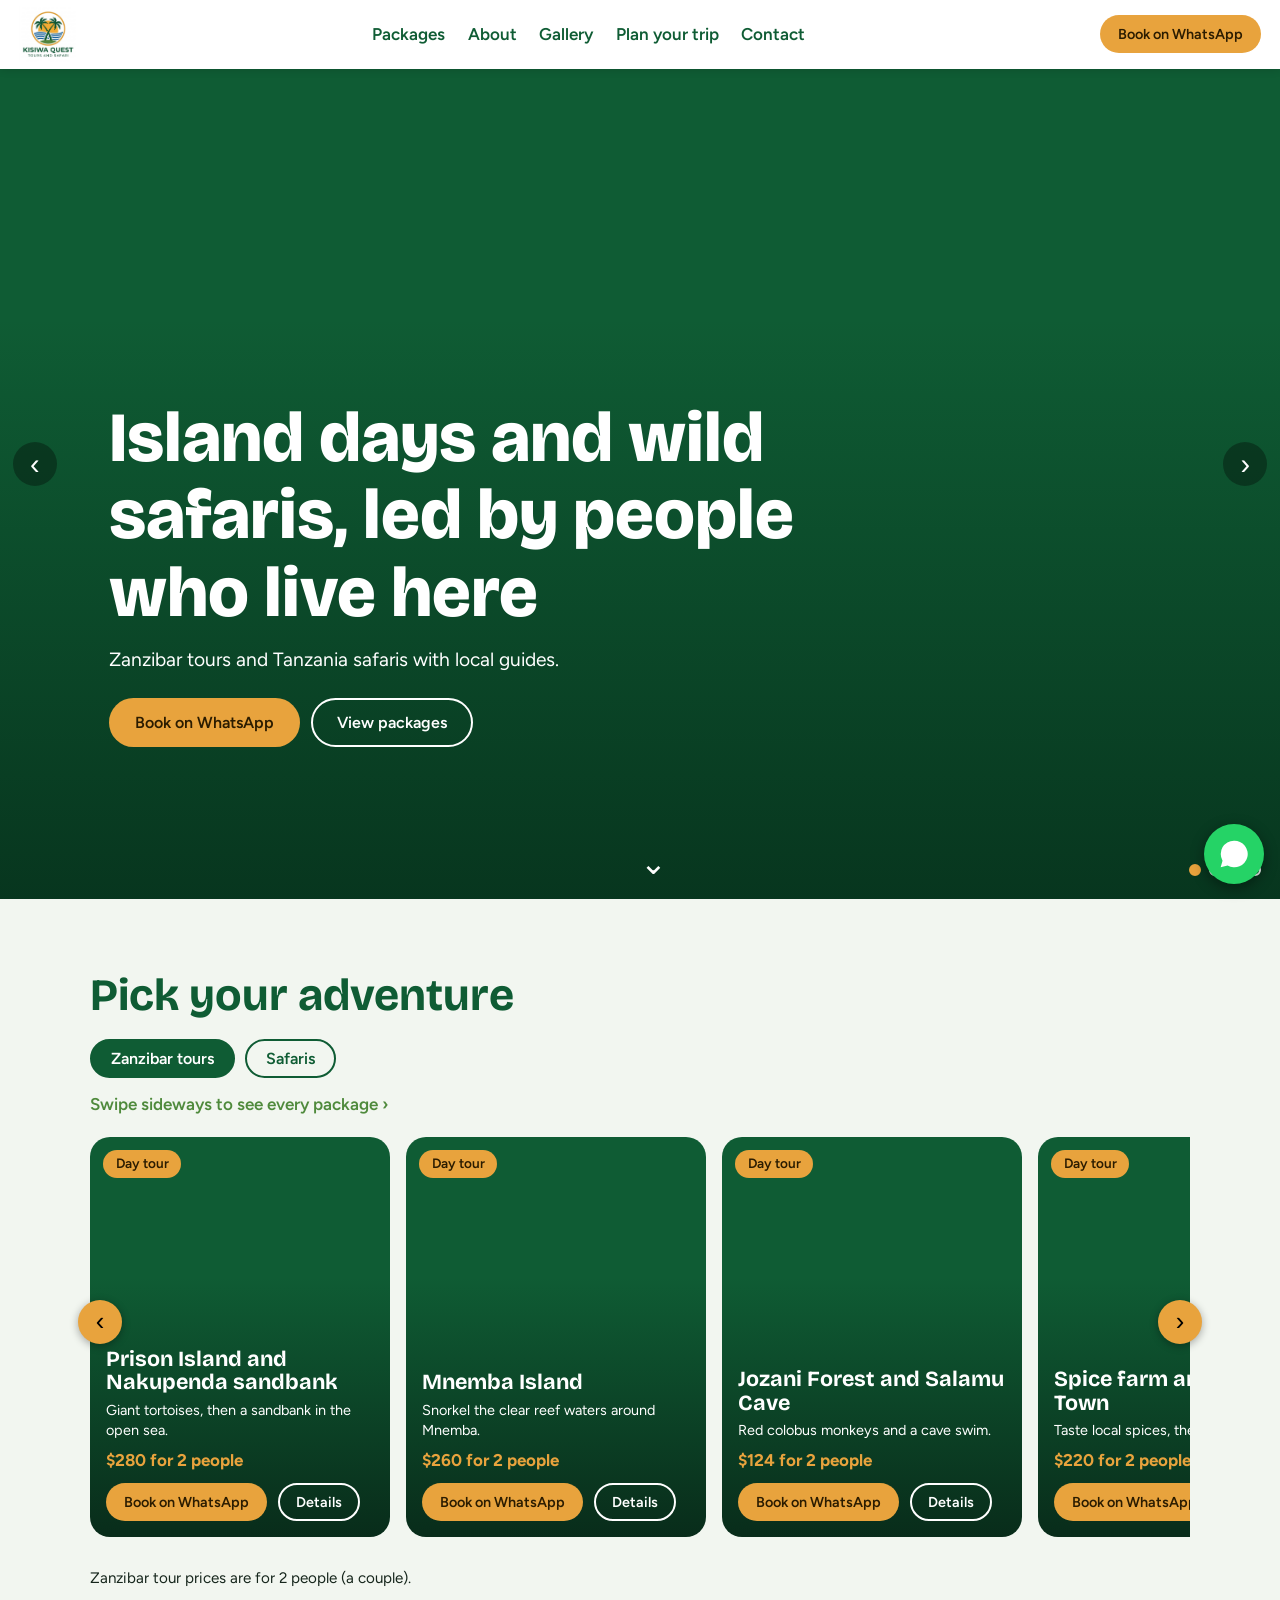
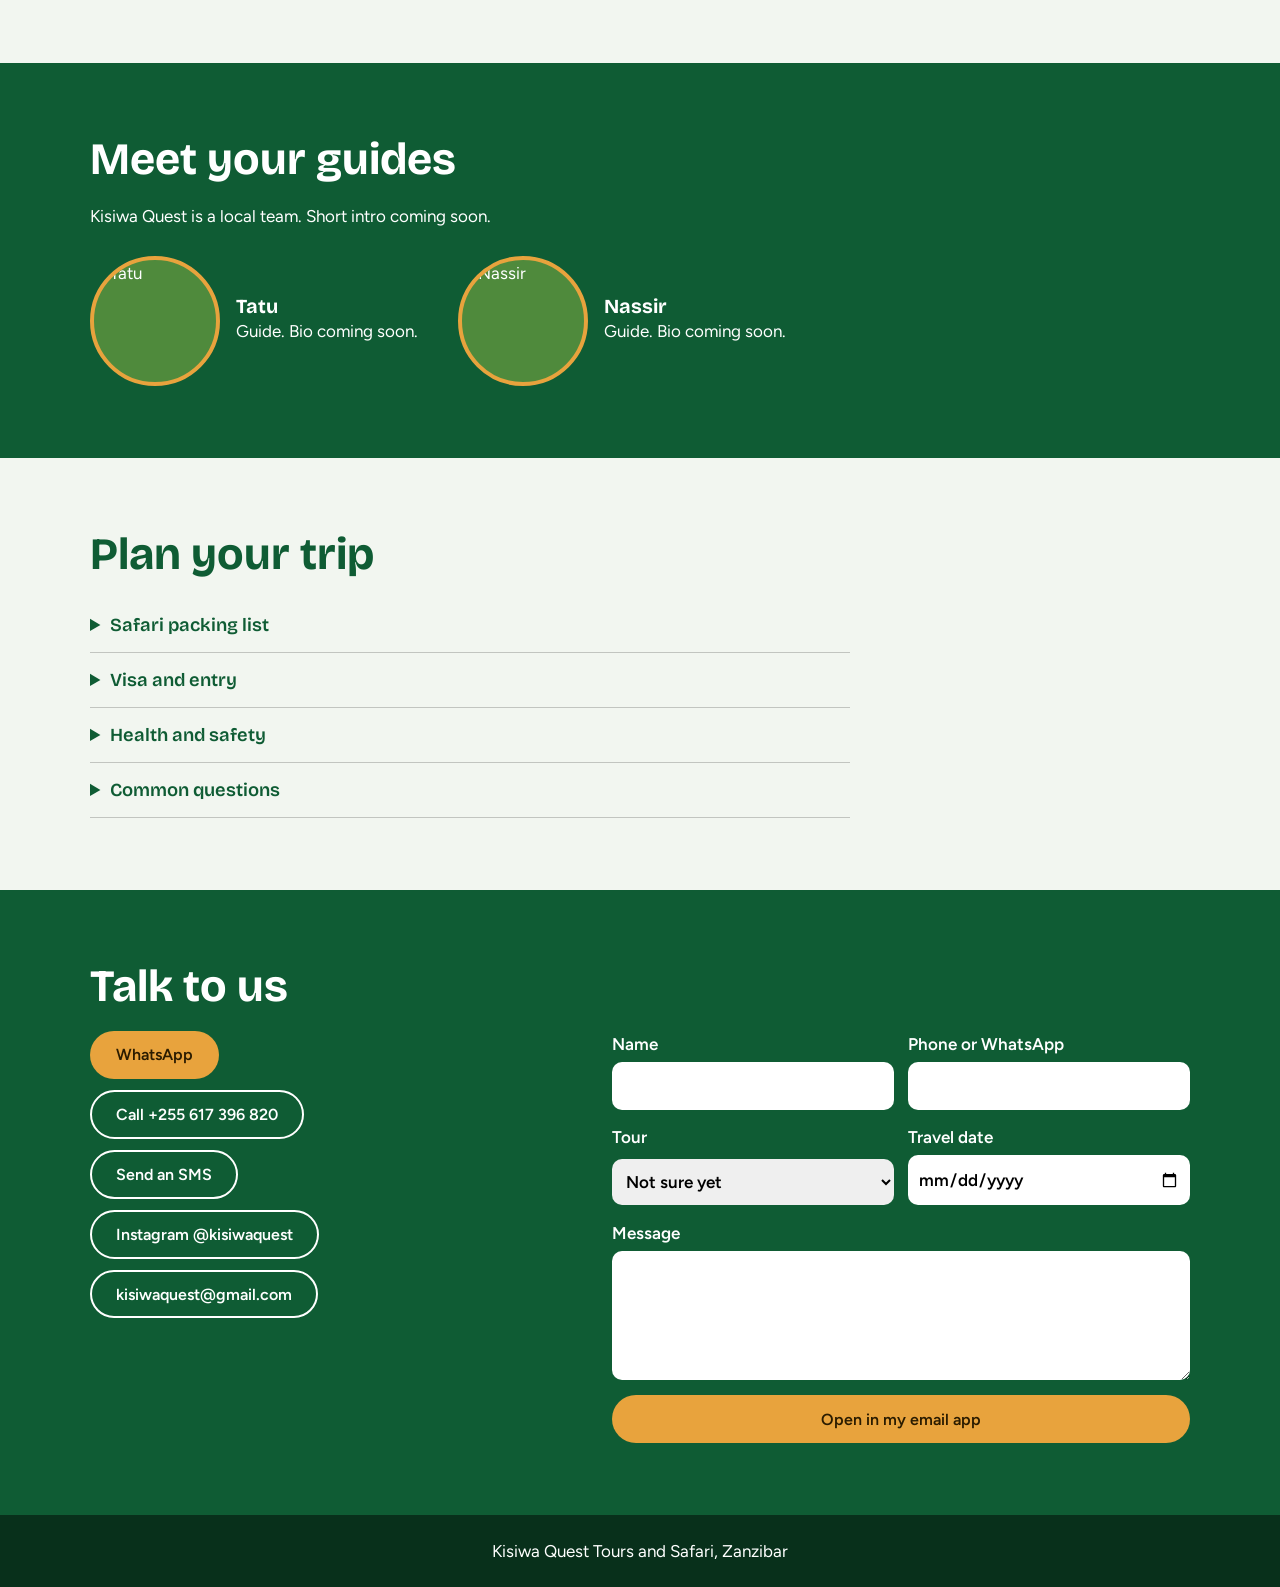
==== index.html @ 896d334f "first commit" ====
<!doctype html><html lang="en"><head><meta charset="utf-8"><meta name="viewport" content="width=device-width,initial-scale=1">
<title>Kisiwa Quest Tours and Safari | Zanzibar</title>
<meta name="description" content="Zanzibar island tours and Tanzania safaris with local guides. Book on WhatsApp.">
<link rel="icon" href="images/logo.jpg">
<link rel="preconnect" href="https://fonts.googleapis.com"><link href="https://fonts.googleapis.com/css2?family=Bricolage+Grotesque:wght@600;800&family=Figtree:wght@400;600&display=swap" rel="stylesheet">
<link rel="stylesheet" href="css/style.css"></head><body>
<header class="top"><a href="index.html" class="brand"><img src="images/logo.jpg" alt="Kisiwa Quest Tours and Safari"></a>
<nav><a href="#packages">Packages</a><a href="#about">About</a><a href="gallery.html">Gallery</a><a href="#plan">Plan your trip</a><a href="#contact">Contact</a></nav>
<a class="btn gold sm" data-wa="Hi Kisiwa Quest, I'd like to book a tour." href="https://wa.me/255617396820">Book on WhatsApp</a></header>
<main>
<section class="hero" id="hero"><div class="slides"></div>
<div class="hero-in"><h1>Island days and wild safaris, led by people who live here</h1><p>Zanzibar tours and Tanzania safaris with local guides.</p>
<div class="row"><a class="btn gold" data-wa="Hi Kisiwa Quest, I'd like to book a tour." href="https://wa.me/255617396820">Book on WhatsApp</a><a class="btn ghost" href="#packages">View packages</a></div></div>
<button class="nav prev" aria-label="Previous photo">‹</button><button class="nav next" aria-label="Next photo">›</button><div class="dots"></div><a class="chev" href="#packages" aria-label="Scroll to packages">⌄</a></section>

<section id="packages"><h2>Pick your adventure</h2>
<div class="tabs"><button class="on" data-cat="zan">Zanzibar tours</button><button data-cat="safari">Safaris</button></div>
<p class="hint">Swipe sideways to see every package <span>›</span></p>
<div class="stripwrap"><button class="arr l" aria-label="Scroll left">‹</button><div id="strip" class="strip"></div><button class="arr r" aria-label="Scroll right">›</button></div>
<p class="note" id="note"></p></section>
<dialog id="modal"></dialog>

<section id="about" class="dark"><h2>Meet your guides</h2><p class="lead">Kisiwa Quest is a local team. Short intro coming soon.</p>
<div class="guides"><figure><img src="images/guides/tatu.jpg" alt="Tatu"><figcaption><h3>Tatu</h3><p>Guide. Bio coming soon.</p></figcaption></figure>
<figure><img src="images/guides/nassir.jpg" alt="Nassir"><figcaption><h3>Nassir</h3><p>Guide. Bio coming soon.</p></figcaption></figure></div></section>

<section id="plan"><h2>Plan your trip</h2>
<details><summary>Safari packing list</summary><p>Light neutral clothes (avoid white, black and blue), long sleeves and trousers, fleece for cool mornings, hat, comfortable walking shoes, sandals, swimsuit. Sunglasses, SPF 30+ sunscreen, DEET repellent, binoculars, camera with spare batteries, reusable water bottle, torch, daypack. Passport with visa, insurance details, vaccination certificate, cash (USD or TZS), document copies.</p></details>
<details><summary>Visa and entry</summary><p>Most nationalities need a visa. Apply online at <a href="https://eservices.immigration.go.tz/visa" target="_blank" rel="noopener">eservices.immigration.go.tz/visa</a> or on arrival at main entry points (check current rules). Bring a passport valid 6+ months, a return ticket and proof of funds. A yellow fever certificate is needed if you travel from or through an endemic country.</p></details>
<details><summary>Health and safety</summary><p>Recommended: yellow fever, hepatitis A and B, typhoid and tetanus vaccines. Ask your doctor about malaria prevention, wear long sleeves and use repellent. Drink bottled or filtered water. Travel insurance is a must. Keep valuables out of sight in crowded places.</p></details>
<details><summary>Common questions</summary><p><b>Currency?</b> Tanzanian shilling; US dollars are widely accepted in tourist areas.<br><b>English?</b> Yes, though Swahili is most widely spoken.<br><b>Phone and internet?</b> Local SIM or roaming; coverage can be limited in remote areas.<br><b>Tipping?</b> Customary for guides and hotel staff. Ask us for guidelines.</p></details></section>

<section id="contact" class="dark"><h2>Talk to us</h2>
<div class="contact"><div class="links">
<a class="btn gold" data-wa="Hi Kisiwa Quest!" href="https://wa.me/255617396820">WhatsApp</a>
<a class="btn ghost" href="tel:+255617396820">Call +255 617 396 820</a>
<a class="btn ghost" href="sms:+255617396820">Send an SMS</a>
<a class="btn ghost" href="https://instagram.com/kisiwaquest" target="_blank" rel="noopener">Instagram @kisiwaquest</a>
<a class="btn ghost" href="mailto:kisiwaquest@gmail.com">kisiwaquest@gmail.com</a></div>
<form id="form"><label>Name<input name="name" required></label><label>Phone or WhatsApp<input name="phone"></label>
<label>Tour<select name="tour"></select></label><label>Travel date<input name="date" type="date"></label>
<label class="full">Message<textarea name="msg" rows="4"></textarea></label><button class="btn gold full">Open in my email app</button></form></div></section>
</main>
<footer>Kisiwa Quest Tours and Safari, Zanzibar</footer>
<a class="fab" data-wa="Hi Kisiwa Quest!" href="https://wa.me/255617396820" aria-label="Chat on WhatsApp"><svg viewBox="0 0 24 24"><path fill="#fff" d="M12 2a10 10 0 0 0-8.6 15L2 22l5.2-1.4A10 10 0 1 0 12 2z"/></svg></a>
<script src="js/packages.js"></script><script src="js/main.js"></script></body></html>
---- css/style.css ----
:root{--g:#0f5c34;--l:#4f8a3c;--y:#e8a33d;--b:#2a5ca8;--c:#f2f6f0;--ink:#16261c}
*{box-sizing:border-box;margin:0}html{scroll-behavior:smooth}
body{font:17px/1.6 Figtree,sans-serif;background:var(--c);color:var(--ink)}
h1,h2,h3,h4{font-family:'Bricolage Grotesque',sans-serif;line-height:1.1}
a{color:var(--b)}:focus-visible{outline:3px solid var(--y);outline-offset:2px}
.top{position:sticky;top:0;z-index:20;display:flex;align-items:center;gap:1rem;justify-content:space-between;background:#fff;padding:.4rem 1.2rem;box-shadow:0 1px 8px #0002}
.brand img{height:56px;display:block}nav{display:flex;gap:1.4rem}nav a{color:var(--g);text-decoration:none;font-weight:600}
.btn{display:inline-block;border:2px solid transparent;border-radius:99px;padding:.8rem 1.5rem;font:600 1rem Figtree,sans-serif;text-decoration:none;cursor:pointer;text-align:center}
.btn.sm{padding:.5rem 1rem;font-size:.9rem}.gold{background:var(--y);color:#2b1c00}.ghost{border-color:currentColor;color:#fff;background:#0000}
.row{display:flex;gap:.7rem;flex-wrap:wrap}
.hero{position:relative;height:calc(100svh - 70px);min-height:520px;color:#fff;overflow:hidden;display:flex;align-items:flex-end}
.slide{position:absolute;inset:0;background:var(--g) center/cover;opacity:0;transition:opacity 1.2s}.slide.on{opacity:1}
.hero::before{content:"";position:absolute;inset:0;z-index:1;background:linear-gradient(transparent 30%,#06301bdd)}
.hero-in{position:relative;z-index:2;padding:0 1.2rem 5rem max(1.2rem,calc((100% - 1100px)/2));max-width:820px}
h1{font-size:clamp(2.2rem,6vw,4.4rem);font-weight:800;margin-bottom:.8rem}.hero p{font-size:1.2rem;margin-bottom:1.4rem}
.nav{position:absolute;z-index:3;top:45%;background:#0005;color:#fff;border:0;width:44px;height:44px;border-radius:50%;font-size:1.8rem;cursor:pointer}.prev{left:.8rem}.next{right:.8rem}
.dots{position:absolute;z-index:3;right:1.2rem;bottom:1.4rem;display:flex;gap:.5rem}.dots button{width:12px;height:12px;border-radius:50%;border:2px solid #fff;background:#0000;padding:0;cursor:pointer}.dots .on{background:var(--y);border-color:var(--y)}
.chev{position:absolute;z-index:3;left:50%;bottom:.6rem;color:#fff;font-size:2rem;text-decoration:none;animation:bob 1.6s infinite}
@keyframes bob{50%{transform:translateY(8px)}}@keyframes nudge{50%{transform:translateX(8px)}}
section{padding:4.5rem max(1.2rem,calc((100% - 1100px)/2))}section h2{font-size:clamp(1.8rem,4vw,2.8rem);margin-bottom:1.2rem;color:var(--g)}
.dark{background:var(--g);color:#fff}.dark h2{color:#fff}
.tabs{display:flex;gap:.6rem;margin-bottom:.8rem}.tabs button{border:2px solid var(--g);background:#0000;color:var(--g);border-radius:99px;padding:.5rem 1.2rem;font:600 1rem Figtree;cursor:pointer}.tabs .on{background:var(--g);color:#fff}
.hint{color:var(--l);font-weight:600;margin-bottom:.8rem}.hint span{display:inline-block;animation:nudge 1.2s infinite}.note{margin-top:.8rem;font-size:.95rem}
.stripwrap{position:relative}.strip{display:flex;gap:1rem;overflow-x:auto;scroll-snap-type:x mandatory;padding:.4rem 0 1rem;scrollbar-color:var(--y) #0000}.strip.drag{scroll-snap-type:none;cursor:grabbing}
.card{flex:none;width:min(78vw,300px);aspect-ratio:3/4;scroll-snap-align:start;border-radius:20px;background:var(--g) center/cover;color:#fff;display:flex;align-items:flex-end;position:relative}
.pill{position:absolute;top:.8rem;left:.8rem;background:var(--y);color:#2b1c00;border-radius:99px;padding:.2rem .8rem;font-size:.85rem;font-weight:600}
.cb{padding:1rem}.cb h3{font-size:1.35rem;margin-bottom:.3rem}.cb p{font-size:.9rem;line-height:1.4;margin-bottom:.4rem;display:-webkit-box;-webkit-line-clamp:3;-webkit-box-orient:vertical;overflow:hidden}.cb strong{display:block;margin-bottom:.6rem;color:var(--y)}
.arr{position:absolute;top:40%;z-index:5;width:44px;height:44px;border-radius:50%;border:0;background:var(--y);font-size:1.6rem;cursor:pointer;box-shadow:0 2px 8px #0005}.l{left:-12px}.r{right:-12px}
@media(hover:none){.arr{display:none}}
dialog{width:min(92vw,640px);max-height:88vh;border:0;border-radius:20px;padding:0;overflow:auto;color:var(--ink)}dialog::backdrop{background:#000a}
dialog img{width:100%;height:200px;object-fit:cover;display:block}.mb{padding:1.4rem}.mb h4{margin:1rem 0 .3rem;color:var(--g)}.mb ul{padding-left:1.2rem}.mb .btn{margin-top:1.2rem}
.x{position:absolute;right:.8rem;top:.8rem;width:40px;height:40px;border-radius:50%;border:0;background:#fff;font-size:1.5rem;cursor:pointer}
table{width:100%;margin:.8rem 0;border-collapse:collapse}td{padding:.4rem;border-bottom:1px solid #0002}td+td{text-align:right;font-weight:600}.small{font-size:.9rem}
.lead{max-width:60ch;margin-bottom:1.6rem}.guides{display:flex;gap:2.5rem;flex-wrap:wrap}figure{display:flex;align-items:center;gap:1rem}
figure img{width:130px;height:130px;border-radius:50%;object-fit:cover;border:4px solid var(--y);background:var(--l)}
details{border-bottom:1px solid #0003;padding:1rem 0;max-width:760px}summary{font:600 1.15rem 'Bricolage Grotesque';cursor:pointer;color:var(--g)}details p{margin-top:.6rem}
.contact{display:grid;grid-template-columns:1fr 1.2fr;gap:2.5rem}.links{display:flex;flex-direction:column;gap:.7rem;align-items:flex-start}
form{display:grid;grid-template-columns:1fr 1fr;gap:.9rem}label{display:grid;gap:.25rem;font-weight:600}.full{grid-column:1/-1}
input,select,textarea{font:inherit;padding:.65rem;border-radius:10px;border:0;width:100%}
.fab{position:fixed;right:1rem;bottom:1rem;z-index:30;width:60px;height:60px;border-radius:50%;background:#25d366;display:grid;place-items:center;box-shadow:0 4px 14px #0006}.fab svg{width:32px}
footer{background:#08301b;color:#fff;text-align:center;padding:1.4rem}
.grid{display:grid;grid-template-columns:repeat(auto-fill,minmax(240px,1fr));gap:1rem}.grid img{width:100%;aspect-ratio:4/3;object-fit:cover;border-radius:14px;background:var(--l)}
.vids{display:grid;grid-template-columns:repeat(auto-fit,minmax(280px,1fr));gap:1rem}video{width:100%;border-radius:14px;background:#000}
@media(max-width:800px){nav{display:none}.contact,form{grid-template-columns:1fr}.hero-in{padding-bottom:4.5rem}}
@media(prefers-reduced-motion:reduce){*{animation:none!important;transition:none!important;scroll-behavior:auto!important}}
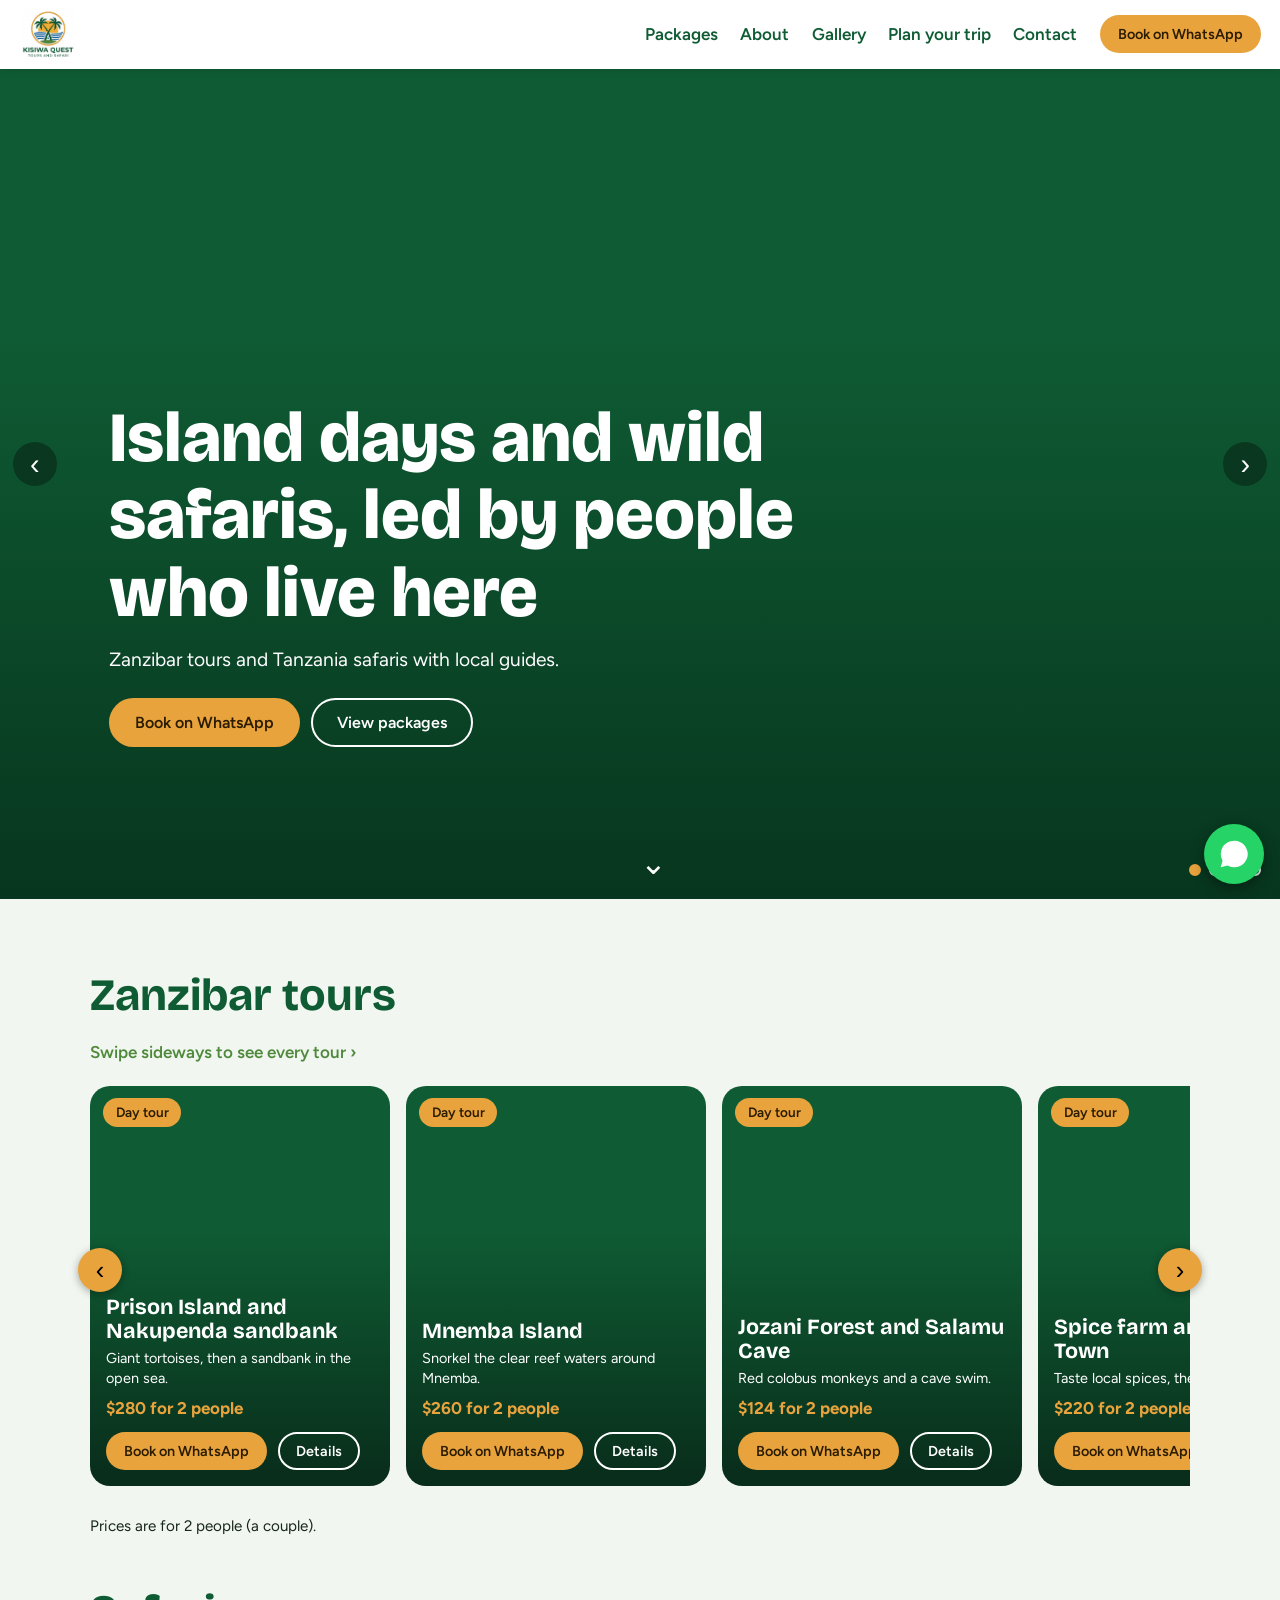
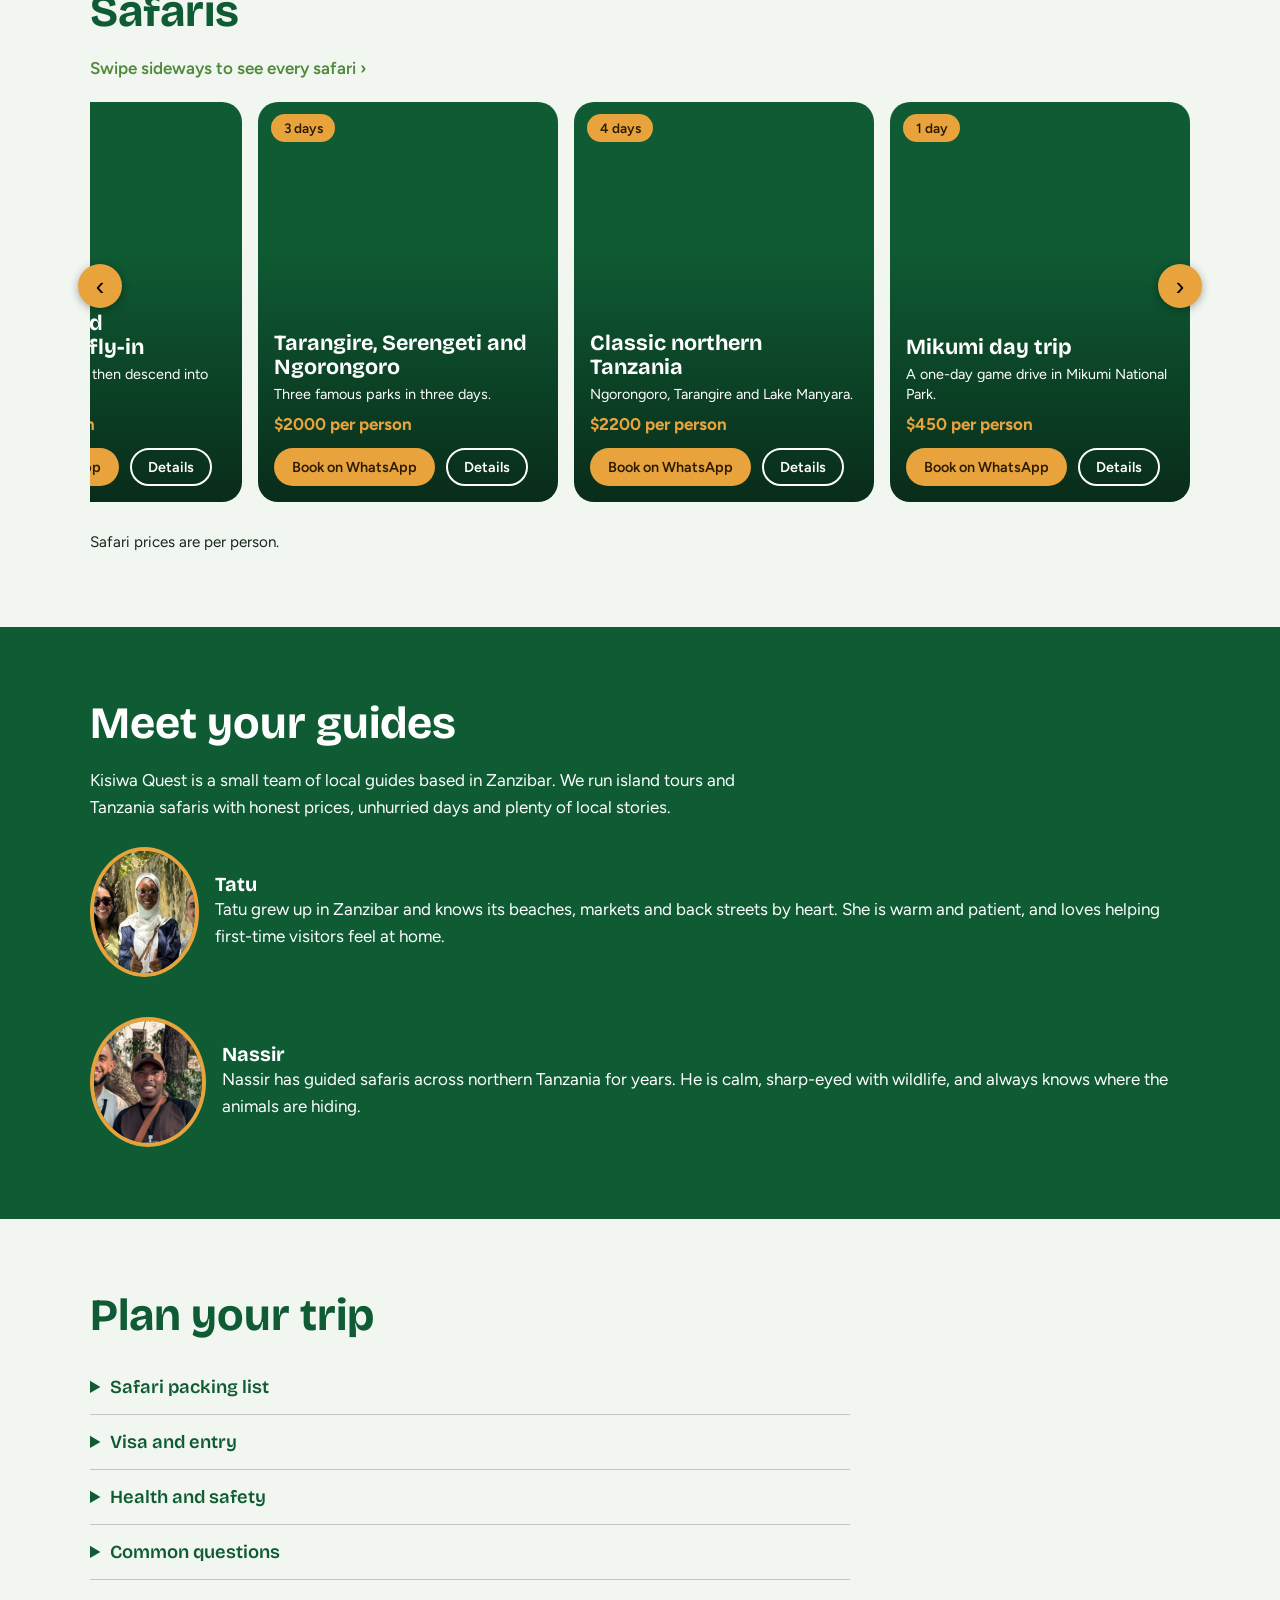
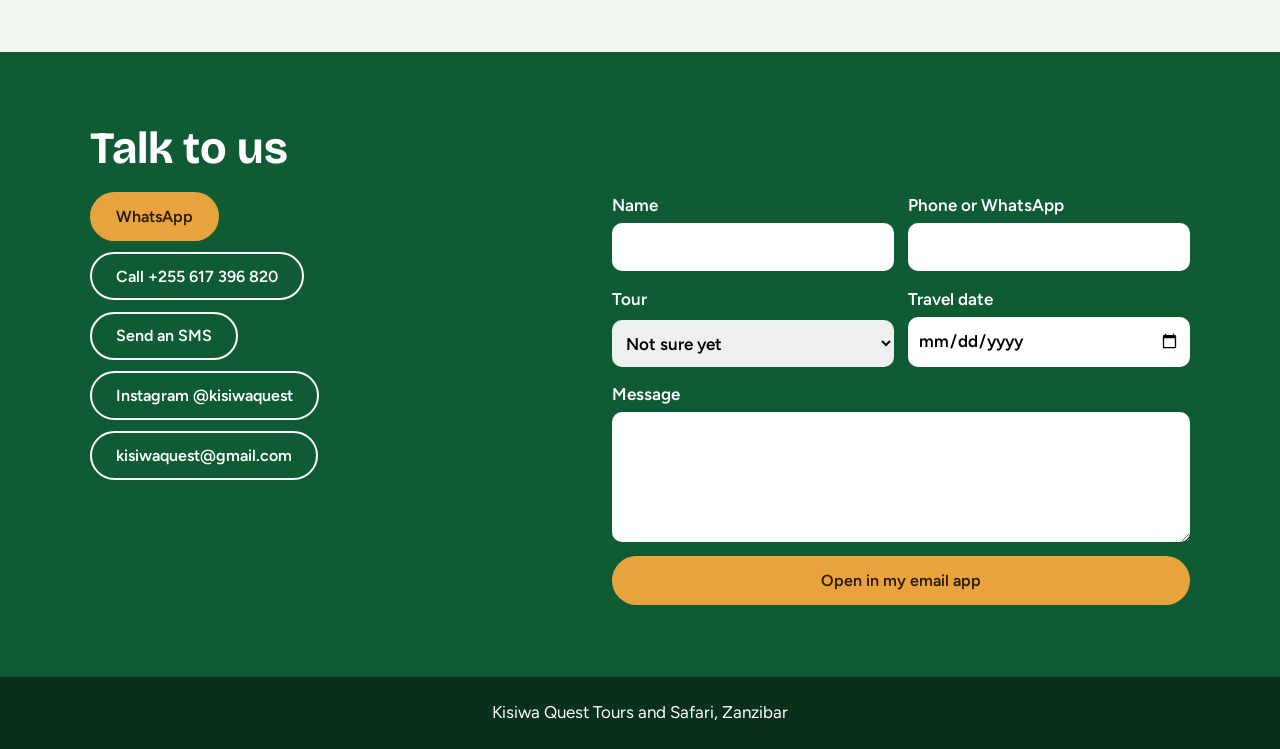
==== commit 925016cf: "more changes" ====
--- a/index.html
+++ b/index.html
@@ -5,24 +5,19 @@
 <link rel="preconnect" href="https://fonts.googleapis.com"><link href="https://fonts.googleapis.com/css2?family=Bricolage+Grotesque:wght@600;800&family=Figtree:wght@400;600&display=swap" rel="stylesheet">
 <link rel="stylesheet" href="css/style.css"></head><body>
 <header class="top"><a href="index.html" class="brand"><img src="images/logo.jpg" alt="Kisiwa Quest Tours and Safari"></a>
-<nav><a href="#packages">Packages</a><a href="#about">About</a><a href="gallery.html">Gallery</a><a href="#plan">Plan your trip</a><a href="#contact">Contact</a></nav>
-<a class="btn gold sm" data-wa="Hi Kisiwa Quest, I'd like to book a tour." href="https://wa.me/255617396820">Book on WhatsApp</a></header>
+<button class="burger" aria-label="Menu" aria-expanded="false"><span></span></button><nav id="menu"><a href="#packages">Packages</a><a href="#about">About</a><a href="gallery.html">Gallery</a><a href="#plan">Plan your trip</a><a href="#contact">Contact</a><a class="btn gold sm" data-wa="Hi Kisiwa Quest, I'd like to book a tour." href="https://wa.me/255617396820">Book on WhatsApp</a></nav></header>
 <main>
 <section class="hero" id="hero"><div class="slides"></div>
 <div class="hero-in"><h1>Island days and wild safaris, led by people who live here</h1><p>Zanzibar tours and Tanzania safaris with local guides.</p>
 <div class="row"><a class="btn gold" data-wa="Hi Kisiwa Quest, I'd like to book a tour." href="https://wa.me/255617396820">Book on WhatsApp</a><a class="btn ghost" href="#packages">View packages</a></div></div>
 <button class="nav prev" aria-label="Previous photo">‹</button><button class="nav next" aria-label="Next photo">›</button><div class="dots"></div><a class="chev" href="#packages" aria-label="Scroll to packages">⌄</a></section>
 
-<section id="packages"><h2>Pick your adventure</h2>
-<div class="tabs"><button class="on" data-cat="zan">Zanzibar tours</button><button data-cat="safari">Safaris</button></div>
-<p class="hint">Swipe sideways to see every package <span>›</span></p>
-<div class="stripwrap"><button class="arr l" aria-label="Scroll left">‹</button><div id="strip" class="strip"></div><button class="arr r" aria-label="Scroll right">›</button></div>
-<p class="note" id="note"></p></section>
+<section id="packages"><h2>Zanzibar tours</h2><p class="hint">Swipe sideways to see every tour <span>›</span></p><div class="stripwrap"><button class="arr l" aria-label="Scroll left">‹</button><div class="strip" data-cat="zan"></div><button class="arr r" aria-label="Scroll right">›</button></div><p class="note">Prices are for 2 people (a couple).</p><h2 id="safaris" class="gap">Safaris</h2><p class="hint">Swipe sideways to see every safari <span>›</span></p><div class="stripwrap"><button class="arr l" aria-label="Scroll left">‹</button><div class="strip" data-cat="safari"></div><button class="arr r" aria-label="Scroll right">›</button></div><p class="note">Safari prices are per person.</p></section>
 <dialog id="modal"></dialog>
 
-<section id="about" class="dark"><h2>Meet your guides</h2><p class="lead">Kisiwa Quest is a local team. Short intro coming soon.</p>
-<div class="guides"><figure><img src="images/guides/tatu.jpg" alt="Tatu"><figcaption><h3>Tatu</h3><p>Guide. Bio coming soon.</p></figcaption></figure>
-<figure><img src="images/guides/nassir.jpg" alt="Nassir"><figcaption><h3>Nassir</h3><p>Guide. Bio coming soon.</p></figcaption></figure></div></section>
+<section id="about" class="dark"><h2>Meet your guides</h2><p class="lead">Kisiwa Quest is a small team of local guides based in Zanzibar. We run island tours and Tanzania safaris with honest prices, unhurried days and plenty of local stories.</p>
+<div class="guides"><figure><img src="images/guides/tatu.jpg" alt="Tatu"><figcaption><h3>Tatu</h3><p>Tatu grew up in Zanzibar and knows its beaches, markets and back streets by heart. She is warm and patient, and loves helping first-time visitors feel at home.</p></figcaption></figure>
+<figure><img src="images/guides/nassir.jpg" alt="Nassir"><figcaption><h3>Nassir</h3><p>Nassir has guided safaris across northern Tanzania for years. He is calm, sharp-eyed with wildlife, and always knows where the animals are hiding.</p></figcaption></figure></div></section>
 
 <section id="plan"><h2>Plan your trip</h2>
 <details><summary>Safari packing list</summary><p>Light neutral clothes (avoid white, black and blue), long sleeves and trousers, fleece for cool mornings, hat, comfortable walking shoes, sandals, swimsuit. Sunglasses, SPF 30+ sunscreen, DEET repellent, binoculars, camera with spare batteries, reusable water bottle, torch, daypack. Passport with visa, insurance details, vaccination certificate, cash (USD or TZS), document copies.</p></details>
--- a/css/style.css
+++ b/css/style.css
@@ -4,7 +4,7 @@
 h1,h2,h3,h4{font-family:'Bricolage Grotesque',sans-serif;line-height:1.1}
 a{color:var(--b)}:focus-visible{outline:3px solid var(--y);outline-offset:2px}
 .top{position:sticky;top:0;z-index:20;display:flex;align-items:center;gap:1rem;justify-content:space-between;background:#fff;padding:.4rem 1.2rem;box-shadow:0 1px 8px #0002}
-.brand img{height:56px;display:block}nav{display:flex;gap:1.4rem}nav a{color:var(--g);text-decoration:none;font-weight:600}
+.brand img{height:56px;display:block}nav{display:flex;gap:1.4rem;align-items:center}nav a:not(.btn){color:var(--g);text-decoration:none;font-weight:600}
 .btn{display:inline-block;border:2px solid transparent;border-radius:99px;padding:.8rem 1.5rem;font:600 1rem Figtree,sans-serif;text-decoration:none;cursor:pointer;text-align:center}
 .btn.sm{padding:.5rem 1rem;font-size:.9rem}.gold{background:var(--y);color:#2b1c00}.ghost{border-color:currentColor;color:#fff;background:#0000}
 .row{display:flex;gap:.7rem;flex-wrap:wrap}
@@ -27,7 +27,7 @@
 .cb{padding:1rem}.cb h3{font-size:1.35rem;margin-bottom:.3rem}.cb p{font-size:.9rem;line-height:1.4;margin-bottom:.4rem;display:-webkit-box;-webkit-line-clamp:3;-webkit-box-orient:vertical;overflow:hidden}.cb strong{display:block;margin-bottom:.6rem;color:var(--y)}
 .arr{position:absolute;top:40%;z-index:5;width:44px;height:44px;border-radius:50%;border:0;background:var(--y);font-size:1.6rem;cursor:pointer;box-shadow:0 2px 8px #0005}.l{left:-12px}.r{right:-12px}
 @media(hover:none){.arr{display:none}}
-dialog{width:min(92vw,640px);max-height:88vh;border:0;border-radius:20px;padding:0;overflow:auto;color:var(--ink)}dialog::backdrop{background:#000a}
+dialog{margin:auto;width:min(92vw,640px);max-height:88vh;border:0;border-radius:20px;padding:0;overflow:auto;color:var(--ink)}dialog::backdrop{background:#000a}
 dialog img{width:100%;height:200px;object-fit:cover;display:block}.mb{padding:1.4rem}.mb h4{margin:1rem 0 .3rem;color:var(--g)}.mb ul{padding-left:1.2rem}.mb .btn{margin-top:1.2rem}
 .x{position:absolute;right:.8rem;top:.8rem;width:40px;height:40px;border-radius:50%;border:0;background:#fff;font-size:1.5rem;cursor:pointer}
 table{width:100%;margin:.8rem 0;border-collapse:collapse}td{padding:.4rem;border-bottom:1px solid #0002}td+td{text-align:right;font-weight:600}.small{font-size:.9rem}
@@ -41,5 +41,10 @@
 footer{background:#08301b;color:#fff;text-align:center;padding:1.4rem}
 .grid{display:grid;grid-template-columns:repeat(auto-fill,minmax(240px,1fr));gap:1rem}.grid img{width:100%;aspect-ratio:4/3;object-fit:cover;border-radius:14px;background:var(--l)}
 .vids{display:grid;grid-template-columns:repeat(auto-fit,minmax(280px,1fr));gap:1rem}video{width:100%;border-radius:14px;background:#000}
-@media(max-width:800px){nav{display:none}.contact,form{grid-template-columns:1fr}.hero-in{padding-bottom:4.5rem}}
+.burger{display:none;position:relative;width:44px;height:44px;border:0;background:#0000;cursor:pointer}
+.burger span,.burger::before,.burger::after{content:"";position:absolute;left:10px;right:10px;height:3px;border-radius:2px;background:var(--g);transition:.2s}
+.burger::before{top:14px}.burger span{top:20px}.burger::after{top:26px}
+.top.open .burger::before{top:20px;transform:rotate(45deg)}.top.open .burger span{opacity:0}.top.open .burger::after{top:20px;transform:rotate(-45deg)}
+.gap{margin-top:3rem}
+@media(max-width:800px){.burger{display:block}nav{display:none;position:absolute;top:100%;left:0;right:0;flex-direction:column;align-items:stretch;gap:1rem;background:#fff;padding:1rem 1.2rem 1.4rem;box-shadow:0 10px 16px #0003}.top.open nav{display:flex}nav a:not(.btn){font-size:1.15rem;padding:.2rem 0}.contact,form{grid-template-columns:1fr}.hero-in{padding-bottom:4.5rem}}
 @media(prefers-reduced-motion:reduce){*{animation:none!important;transition:none!important;scroll-behavior:auto!important}}
